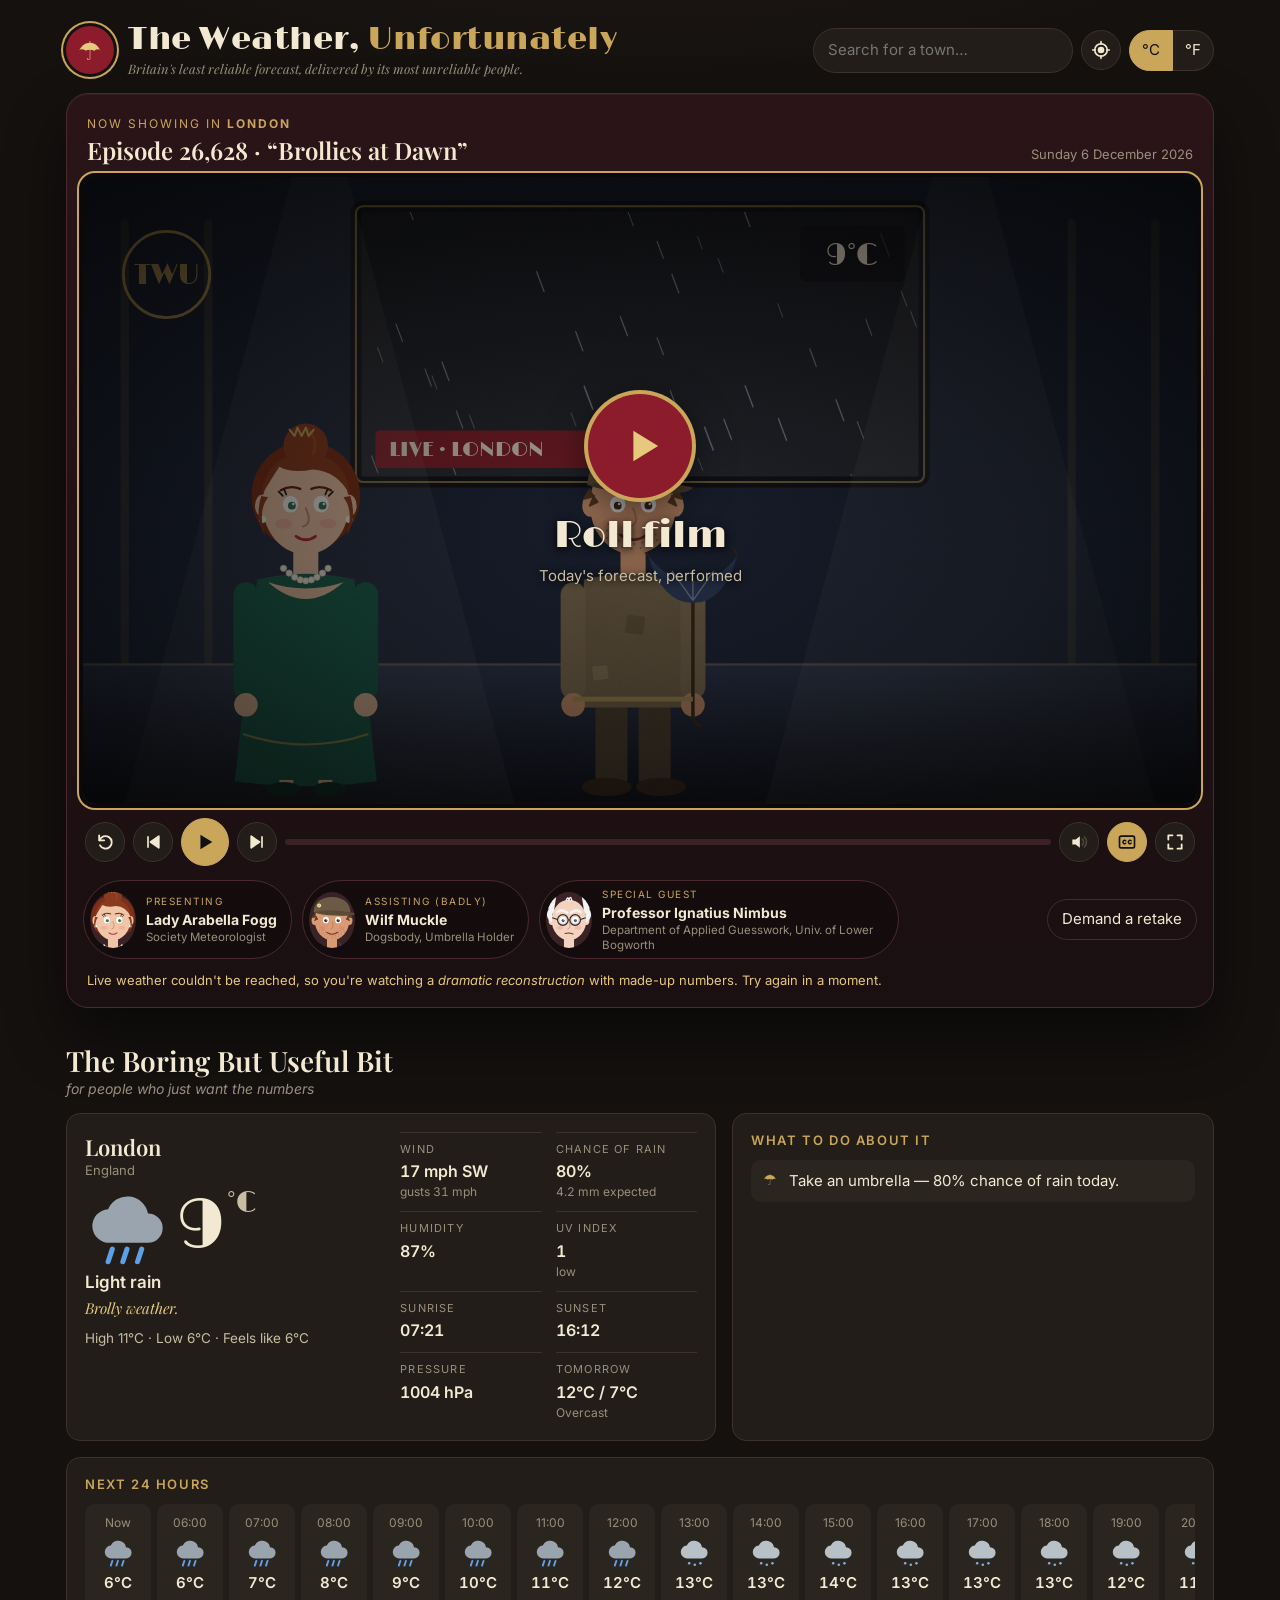
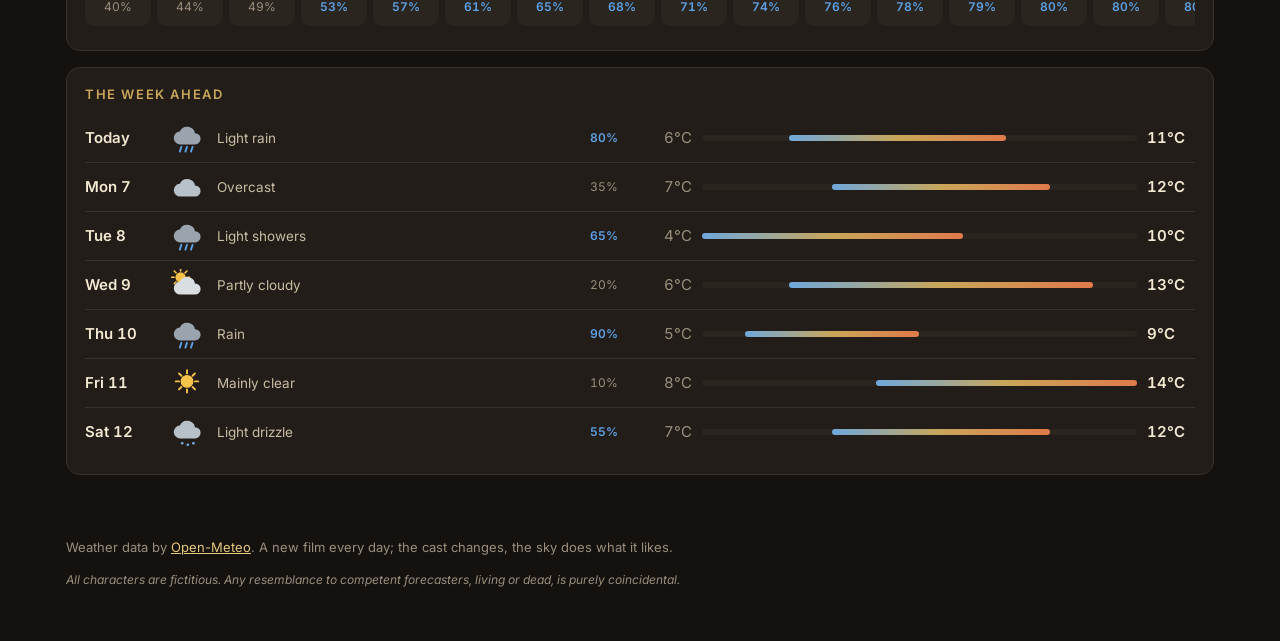
==== weather/index.html @ f6312f48 "Add 'The Weather, Unfortunately': a daily comedy weather film A self-contained weather app in /weath" ====
<!DOCTYPE html>
<html lang="en-GB">
<head>
<meta charset="utf-8">
<meta name="viewport" content="width=device-width, initial-scale=1">
<title>The Weather, Unfortunately</title>
<meta name="description" content="A proper weather forecast, performed daily by a troupe of thoroughly unreliable British presenters.">
<meta name="theme-color" content="#14110f">
<link rel="icon" href="data:image/svg+xml,%3Csvg xmlns='http://www.w3.org/2000/svg' viewBox='0 0 40 40'%3E%3Cpath d='M12 30h18a7 7 0 0 0 0-14 10 10 0 0 0-19-2 7.5 7.5 0 0 0 1 16z' fill='%23c9a659'/%3E%3Cpath d='M8 30h26' stroke='%2314110f' stroke-width='0'/%3E%3C/svg%3E">
<link rel="preconnect" href="https://fonts.googleapis.com">
<link rel="preconnect" href="https://fonts.gstatic.com" crossorigin>
<link href="https://fonts.googleapis.com/css2?family=Inter:wght@400;500;600;700&family=Limelight&family=Playfair+Display:ital,wght@0,600;0,800;1,400&display=swap" rel="stylesheet">
<link rel="stylesheet" href="styles.css">
</head>
<body>

<header class="top">
  <div class="brand">
    <span class="brand-mark" aria-hidden="true">☂</span>
    <div>
      <h1>The Weather, <em>Unfortunately</em></h1>
      <p class="tagline">Britain's least reliable forecast, delivered by its most unreliable people.</p>
    </div>
  </div>
  <div class="tools">
    <div class="search">
      <input id="search" type="search" placeholder="Search for a town…" autocomplete="off" aria-label="Search for a place">
      <ul id="results" class="results" hidden></ul>
    </div>
    <button id="locateBtn" class="btn icon" title="Use my location" aria-label="Use my location">
      <svg viewBox="0 0 24 24" width="20" height="20"><circle cx="12" cy="12" r="4" fill="currentColor"/><path d="M12 2v3M12 19v3M2 12h3M19 12h3" stroke="currentColor" stroke-width="2" stroke-linecap="round"/><circle cx="12" cy="12" r="7.5" fill="none" stroke="currentColor" stroke-width="2"/></svg>
    </button>
    <div class="units" role="group" aria-label="Temperature units">
      <button class="btn seg" data-unit="C">°C</button><button class="btn seg" data-unit="F">°F</button>
    </div>
  </div>
</header>

<main>
  <section class="theatre" id="theatre" aria-label="Today's weather film">
    <div class="marquee">
      <div>
        <span class="now-showing">Now showing in <b id="placeName">London</b></span>
        <h2 id="epTitle">Episode —</h2>
      </div>
      <span id="epDate" class="ep-date"></span>
    </div>

    <div class="stage" id="stage">
      <div class="sky" id="sky"></div>
      <canvas id="fxBack" class="fx"></canvas>
      <svg id="backdrop" class="layer" viewBox="0 0 1600 900" preserveAspectRatio="xMidYMid slice" aria-hidden="true"></svg>
      <svg id="actors" class="layer" viewBox="0 0 1600 900" preserveAspectRatio="xMidYMid slice" aria-hidden="true"></svg>
      <canvas id="fxFront" class="fx"></canvas>
      <div class="film-grain" aria-hidden="true"></div>
      <div class="flash" id="flash" aria-hidden="true"></div>
      <div class="caption" id="caption" aria-live="polite"></div>
      <div class="titlecard" id="titlecard"></div>
      <button class="poster show" id="poster" aria-label="Play today's film">
        <span class="poster-play"><svg viewBox="0 0 24 24" width="44" height="44"><path d="M7 4l13 8-13 8z" fill="currentColor"/></svg></span>
        <span class="poster-label">Roll film</span>
        <span class="poster-sub">Today's forecast, performed</span>
      </button>
      <div class="loading-card">Consulting the seaweed…</div>
    </div>

    <div class="caption-below" id="captionBelow" aria-hidden="true"></div>

    <div class="controls">
      <button id="restartBtn" class="btn icon" title="From the top" aria-label="Restart">
        <svg viewBox="0 0 24 24" width="20" height="20"><path d="M5 4v6h6" fill="none" stroke="currentColor" stroke-width="2.2" stroke-linecap="round" stroke-linejoin="round"/><path d="M5.5 10A7.5 7.5 0 1 1 6 16" fill="none" stroke="currentColor" stroke-width="2.2" stroke-linecap="round"/></svg>
      </button>
      <button id="prevBtn" class="btn icon" title="Previous line" aria-label="Previous line">
        <svg viewBox="0 0 24 24" width="20" height="20"><path d="M6 5v14M19 5L9 12l10 7z" fill="currentColor" stroke="currentColor" stroke-width="2" stroke-linejoin="round"/></svg>
      </button>
      <button id="playBtn" class="btn icon play" aria-label="Play"></button>
      <button id="nextBtn" class="btn icon" title="Next line" aria-label="Next line">
        <svg viewBox="0 0 24 24" width="20" height="20"><path d="M18 5v14M5 5l10 7-10 7z" fill="currentColor" stroke="currentColor" stroke-width="2" stroke-linejoin="round"/></svg>
      </button>
      <div class="progress" id="progress"><span></span></div>
      <button id="voiceBtn" class="btn icon toggle" aria-label="Voices" aria-pressed="false">
        <svg viewBox="0 0 24 24" width="20" height="20"><path d="M4 9h4l5-4v14l-5-4H4z" fill="currentColor"/><path class="waves" d="M16 8.5a5 5 0 0 1 0 7M18.5 6a8.5 8.5 0 0 1 0 12" fill="none" stroke="currentColor" stroke-width="2" stroke-linecap="round"/></svg>
      </button>
      <button id="ccBtn" class="btn icon toggle" title="Subtitles" aria-label="Subtitles" aria-pressed="true">
        <svg viewBox="0 0 24 24" width="20" height="20"><rect x="3" y="5" width="18" height="14" rx="2" fill="none" stroke="currentColor" stroke-width="2"/><path d="M10.5 10.5a2 2 0 1 0 0 3M17 10.5a2 2 0 1 0 0 3" fill="none" stroke="currentColor" stroke-width="1.8" stroke-linecap="round"/></svg>
      </button>
      <button id="fullBtn" class="btn icon" title="Full screen" aria-label="Full screen">
        <svg viewBox="0 0 24 24" width="20" height="20"><path d="M4 9V4h5M20 9V4h-5M4 15v5h5M20 15v5h-5" fill="none" stroke="currentColor" stroke-width="2.2" stroke-linecap="round" stroke-linejoin="round"/></svg>
      </button>
    </div>

    <div class="below-stage">
      <ul class="castlist" id="castlist"></ul>
      <button id="retakeBtn" class="btn ghost">Demand a retake</button>
    </div>
    <p id="demoNote" class="demo-note" hidden>Live weather couldn't be reached, so you're watching a <em>dramatic reconstruction</em> with made-up numbers. Try again in a moment.</p>
  </section>

  <section class="useful" aria-labelledby="usefulHead">
    <h2 id="usefulHead" class="section-head">The Boring But Useful Bit <small>for people who just want the numbers</small></h2>

    <div class="grid">
      <article class="card now" id="now"></article>

      <article class="card advice-card">
        <h3>What to do about it</h3>
        <ul id="advice" class="advice"></ul>
      </article>

      <article class="card hourly-card">
        <h3>Next 24 hours</h3>
        <ul id="hourly" class="hourly"></ul>
      </article>

      <article class="card week-card">
        <h3>The week ahead</h3>
        <ul id="week" class="week"></ul>
      </article>
    </div>
  </section>
</main>

<footer class="foot">
  <p>Weather data by <a href="https://open-meteo.com/" rel="noopener">Open-Meteo</a>. A new film every day; the cast changes, the sky does what it likes.</p>
  <p class="small">All characters are fictitious. Any resemblance to competent forecasters, living or dead, is purely coincidental.</p>
</footer>

<script src="characters.js"></script>
<script src="scripts.js"></script>
<script src="stage.js"></script>
<script src="app.js"></script>
</body>
</html>
---- weather/styles.css ----
:root {
  --ink: #14110f;
  --ink-2: #1d1916;
  --card: #221d19;
  --card-2: #2b2520;
  --line: #3a322b;
  --cream: #f3e9d2;
  --cream-dim: #c8bca3;
  --muted: #9a8f7c;
  --brass: #c9a659;
  --brass-hi: #e6c97c;
  --claret: #8c1c2b;
  --sea: #5ea0e6;
  --radius: 14px;
}

* { box-sizing: border-box; }
html, body { margin: 0; }
body {
  background:
    radial-gradient(1200px 500px at 50% -10%, #2a201a 0%, transparent 60%),
    var(--ink);
  color: var(--cream);
  font: 15px/1.5 Inter, system-ui, sans-serif;
  -webkit-font-smoothing: antialiased;
}
a { color: var(--brass-hi); }
button { font: inherit; color: inherit; }

/* ---------- header ---------- */
.top {
  max-width: 1180px; margin: 0 auto; padding: 22px 16px 14px;
  display: flex; flex-wrap: wrap; gap: 16px; align-items: center; justify-content: space-between;
}
.brand { display: flex; gap: 14px; align-items: center; }
.brand-mark {
  width: 48px; height: 48px; border-radius: 50%; display: grid; place-items: center;
  background: var(--claret); color: var(--brass-hi); font-size: 26px;
  box-shadow: 0 0 0 3px var(--ink), 0 0 0 5px var(--brass);
}
.brand h1 { margin: 0; font: 400 clamp(22px, 3.2vw, 32px)/1.1 Limelight, serif; letter-spacing: .5px; }
.brand h1 em { color: var(--brass); font-style: normal; }
.tagline { margin: 2px 0 0; color: var(--muted); font-size: 13px; font-style: italic; font-family: 'Playfair Display', serif; }

.tools { display: flex; gap: 8px; align-items: center; flex-wrap: wrap; }
.search { position: relative; }
.search input {
  width: min(260px, 60vw); padding: 10px 14px; border-radius: 999px;
  border: 1px solid var(--line); background: var(--card); color: var(--cream); font: inherit;
}
.search input:focus { outline: 2px solid var(--brass); outline-offset: 1px; }
.results {
  position: absolute; z-index: 20; top: calc(100% + 6px); left: 0; right: 0; min-width: 260px;
  list-style: none; margin: 0; padding: 6px; background: var(--card-2); border: 1px solid var(--line);
  border-radius: 12px; box-shadow: 0 12px 30px rgba(0,0,0,.5);
}
.results button { width: 100%; text-align: left; padding: 8px 10px; border: 0; background: none; border-radius: 8px; cursor: pointer; }
.results button:hover, .results button:focus { background: var(--line); outline: none; }
.results small { display: block; color: var(--muted); font-size: 12px; }
.results .empty { padding: 8px 10px; color: var(--muted); font-style: italic; }

.btn {
  border: 1px solid var(--line); background: var(--card); color: var(--cream);
  border-radius: 999px; padding: 8px 14px; cursor: pointer; transition: background .15s, border-color .15s, color .15s;
}
.btn:hover { border-color: var(--brass); }
.btn:focus-visible { outline: 2px solid var(--brass); outline-offset: 2px; }
.btn.icon { width: 40px; height: 40px; padding: 0; display: inline-grid; place-items: center; }
.btn.icon.busy { animation: spin 1s linear infinite; }
.btn.seg { border-radius: 0; padding: 8px 12px; }
.units { display: inline-flex; }
.units .seg:first-child { border-radius: 999px 0 0 999px; }
.units .seg:last-child { border-radius: 0 999px 999px 0; border-left: 0; }
.btn[aria-pressed="true"] { background: var(--brass); color: var(--ink); border-color: var(--brass); }
.btn.brass { background: var(--brass); color: var(--ink); border-color: var(--brass); font-weight: 600; }
.btn.ghost { background: transparent; }
.toggle[aria-pressed="false"] .waves { opacity: .2; }

main { max-width: 1180px; margin: 0 auto; padding: 0 16px 40px; }

/* ---------- theatre ---------- */
.theatre {
  background: linear-gradient(180deg, #2a1418, #1a0f11);
  border: 1px solid #4a2a2e; border-radius: 22px; padding: 16px;
  box-shadow: 0 30px 60px rgba(0,0,0,.45), inset 0 1px 0 rgba(255,255,255,.04);
}
.theatre:fullscreen { display: flex; flex-direction: column; justify-content: center; border-radius: 0; padding: 2vh 2vw; }
.theatre:fullscreen .stage { max-height: 82vh; width: auto; aspect-ratio: 16 / 9; margin: 0 auto; }
.theatre:fullscreen .below-stage, .theatre:fullscreen .demo-note { display: none; }

.marquee { display: flex; justify-content: space-between; align-items: flex-end; gap: 12px; padding: 2px 4px 12px; flex-wrap: wrap; }
.now-showing { font-size: 12px; text-transform: uppercase; letter-spacing: 2px; color: var(--brass); }
.marquee h2 { margin: 2px 0 0; font: 600 clamp(17px, 2.4vw, 24px)/1.2 'Playfair Display', serif; }
.ep-date { color: var(--muted); font-size: 13px; }

.stage {
  position: relative; width: 100%; aspect-ratio: 16 / 9; overflow: hidden;
  border-radius: 12px; background: #000; isolation: isolate;
  box-shadow: 0 0 0 4px #0c0809, 0 0 0 6px var(--brass);
}
.stage > * { position: absolute; inset: 0; }
.sky { overflow: hidden; transition: background 1s; }
.fx { width: 100%; height: 100%; pointer-events: none; }
.layer { width: 100%; height: 100%; display: block; }
#actors { overflow: visible; }

/* sky pieces */
.sun {
  position: absolute; width: 11%; aspect-ratio: 1; right: 12%; top: 7%; border-radius: 50%;
  background: radial-gradient(circle, #fff7d1 0%, #ffd75e 55%, #f6b733 100%);
  box-shadow: 0 0 60px 20px rgba(255, 214, 94, .45);
  animation: pulse 6s ease-in-out infinite;
}
.moon {
  position: absolute; width: 7%; aspect-ratio: 1; right: 15%; top: 8%; border-radius: 50%;
  background: radial-gradient(circle at 35% 35%, #fffdf2, #d9d3bd);
  box-shadow: 0 0 40px 8px rgba(255, 250, 220, .2);
}
.star { position: absolute; width: 2px; height: 2px; background: #fff; border-radius: 50%; opacity: .8; animation: twinkle 3s ease-in-out infinite; }
.cloud {
  position: absolute; left: -30%; width: 22%; aspect-ratio: 3 / 1; border-radius: 999px;
  background: #f3f5f7; opacity: .92; transform: scale(var(--s, 1));
  animation: drift linear infinite; filter: blur(1px);
}
.cloud::before, .cloud::after { content: ''; position: absolute; background: inherit; border-radius: 50%; }
.cloud::before { width: 46%; aspect-ratio: 1; left: 14%; bottom: 30%; }
.cloud::after { width: 36%; aspect-ratio: 1; left: 48%; bottom: 40%; }
.cloud.dark { background: #8a929b; opacity: .95; }

/* characters */
.slot { transition: transform 1.5s cubic-bezier(.45,.05,.3,1), filter .35s; }
.slot.listening { filter: brightness(.62) saturate(.75); }
.bob { transform-box: fill-box; transform-origin: 50% 100%; animation: sway 3.4s ease-in-out infinite; }
.talking .bob { animation: talkbob .42s ease-in-out infinite alternate; }
.walking .bob { animation: walk .3s ease-in-out infinite alternate; }
.bob.hop { animation: hop .6s ease-out 1; }
.eyes { transform-box: fill-box; transform-origin: center; animation: blink 4.6s infinite; }
.m-open { display: none; }
.talking .m-open { display: inline; transform-box: fill-box; transform-origin: 50% 0; animation: jaw .17s ease-in-out infinite alternate; }
.talking .m-closed { display: none; }
.arm-r { transform-box: fill-box; transform-origin: 50% 6%; }
.talking .arm-r { animation: gesture 1.3s ease-in-out infinite alternate; }

.flag { transform-box: fill-box; transform-origin: 0 50%; animation: flag 1.6s ease-in-out infinite alternate; }
.wave { animation: wave 4s linear infinite; }
.fire { transform-box: fill-box; transform-origin: 50% 100%; animation: flicker .5s ease-in-out infinite alternate; }

.prop-fish { animation: fishfall 1.1s cubic-bezier(.5,0,.9,.6) forwards; }
.prop-fish > g { animation: flop .25s 1.1s ease-in-out 6 alternate; transform-box: fill-box; transform-origin: center; }
.prop-sheep { animation: sheepwalk 6s linear forwards; }
.sheep-body { animation: walk .35s ease-in-out infinite alternate; transform-box: fill-box; transform-origin: 50% 100%; }

/* film look */
.film-grain {
  pointer-events: none; mix-blend-mode: overlay; opacity: .35;
  background:
    radial-gradient(ellipse at center, transparent 55%, rgba(0,0,0,.55) 100%),
    url("data:image/svg+xml,%3Csvg xmlns='http://www.w3.org/2000/svg' width='160' height='160'%3E%3Cfilter id='n'%3E%3CfeTurbulence type='fractalNoise' baseFrequency='.9' numOctaves='2' stitchTiles='stitch'/%3E%3C/filter%3E%3Crect width='100%25' height='100%25' filter='url(%23n)' opacity='.5'/%3E%3C/svg%3E");
  animation: grain .5s steps(4) infinite;
}
.flash { background: #fff; opacity: 0; pointer-events: none; }
.flash.on { animation: flash .7s ease-out; }
.stage.shake { animation: shake .6s ease-in-out; }
.stage.lightsout::after { content: ''; position: absolute; inset: 0; background: #000; z-index: 30; animation: lights 1.8s ease-in-out forwards; }

/* captions */
.caption {
  inset: auto 4% 4.5% 4%; z-index: 10; text-align: center;
  font-size: clamp(13px, 1.9vw, 21px); line-height: 1.35; opacity: 0; transform: translateY(6px);
  transition: opacity .2s, transform .2s; pointer-events: none;
}
.caption.show { opacity: 1; transform: none; }
.caption .txt, .caption .who {
  -webkit-box-decoration-break: clone; box-decoration-break: clone;
  background: rgba(10, 8, 6, .82); padding: .15em .45em; border-radius: 4px;
}
.caption .who {
  display: table; margin: 0 auto .35em; color: var(--ink); background: var(--brass);
  font-weight: 700; font-size: .72em; letter-spacing: 1.5px; text-transform: uppercase;
}
.caption .txt { display: inline; }
.caption.direction .txt { font-style: italic; color: var(--brass-hi); font-family: 'Playfair Display', serif; }
.no-cc .caption:not(.direction) { opacity: 0 !important; }

.caption-below { display: none; }

/* title card & credits */
.titlecard {
  z-index: 20; display: grid; place-items: center; padding: 4%;
  background: radial-gradient(ellipse at center, #1b1512 0%, #050403 100%);
  opacity: 0; pointer-events: none; transition: opacity .6s;
}
.titlecard.show { opacity: 1; pointer-events: auto; }
.tc-frame {
  text-align: center; padding: 3% 5%; width: 100%; max-width: 92%;
  border: 2px solid var(--brass); outline: 1px solid var(--brass); outline-offset: 6px;
  color: var(--cream); animation: flickerin 1.2s ease-out;
}
.tc-presents { color: var(--brass); letter-spacing: .35em; text-transform: uppercase; font-size: clamp(9px, 1.3vw, 14px); }
.tc-show { font: 400 clamp(24px, 5.4vw, 64px)/1.05 Limelight, serif; margin: .2em 0; color: var(--brass-hi); }
.tc-ep { font-size: clamp(10px, 1.4vw, 15px); letter-spacing: .3em; text-transform: uppercase; color: var(--cream-dim); }
.tc-title { font: italic 400 clamp(15px, 2.8vw, 32px)/1.2 'Playfair Display', serif; margin: .5em 0; }
.tc-cast { font-size: clamp(10px, 1.5vw, 16px); color: var(--cream-dim); }
.tc-cast b { color: var(--cream); font-weight: 600; }
.tc-loc { margin-top: .7em; font-size: clamp(9px, 1.25vw, 14px); color: var(--muted); font-style: italic; }
.tc-actions { margin-top: 1em; display: flex; gap: 10px; justify-content: center; flex-wrap: wrap; }

/* poster / play */
.poster {
  z-index: 25; border: 0; cursor: pointer; display: none; flex-direction: column; align-items: center; justify-content: center; gap: 6px;
  background: radial-gradient(ellipse at center, rgba(20,14,10,.35) 0%, rgba(5,4,3,.75) 100%);
  color: var(--cream);
}
.poster.show { display: flex; }
.poster-play {
  width: clamp(64px, 10vw, 104px); aspect-ratio: 1; border-radius: 50%; display: grid; place-items: center;
  background: var(--claret); color: var(--brass-hi); box-shadow: 0 0 0 4px var(--brass), 0 10px 40px rgba(0,0,0,.6);
  transition: transform .2s;
}
.poster-play svg { margin-left: 6px; width: 44%; height: 44%; }
.poster:hover .poster-play { transform: scale(1.06); }
.poster-label { font: 400 clamp(20px, 3.4vw, 38px) Limelight, serif; text-shadow: 0 2px 10px #000; margin-top: 8px; }
.poster-sub { font-size: clamp(11px, 1.4vw, 15px); color: var(--cream-dim); text-shadow: 0 1px 6px #000; }

.loading-card { display: none; z-index: 40; place-items: center; background: rgba(5,4,3,.85); font: italic 20px 'Playfair Display', serif; color: var(--brass-hi); }
.stage.loading .loading-card { display: grid; }

/* controls */
.controls { display: flex; align-items: center; gap: 8px; padding: 14px 2px 4px; }
.controls .play { width: 48px; height: 48px; background: var(--brass); color: var(--ink); border-color: var(--brass); }
.progress { flex: 1; height: 6px; background: #3a2226; border-radius: 99px; overflow: hidden; min-width: 40px; }
.progress span { display: block; height: 100%; width: 0; background: linear-gradient(90deg, var(--brass), var(--brass-hi)); transition: width .4s; }

.below-stage { display: flex; justify-content: space-between; align-items: center; gap: 12px; flex-wrap: wrap; padding-top: 10px; }
.castlist { list-style: none; margin: 0; padding: 0; display: flex; gap: 10px; flex-wrap: wrap; }
.castlist li {
  display: flex; align-items: center; gap: 10px; padding: 6px 14px 6px 6px;
  background: rgba(0,0,0,.25); border: 1px solid #4a2a2e; border-radius: 999px; max-width: 360px;
}
.cast-face { width: 46px; height: 56px; flex: none; border-radius: 50%; background: #3a2226; }
.castlist b { display: block; font-size: 14px; }
.castlist small { display: block; color: var(--muted); font-size: 11.5px; line-height: 1.3; }
.cast-role { display: block; font-size: 10px; letter-spacing: 1.5px; text-transform: uppercase; color: var(--brass); }
.demo-note { margin: 12px 4px 0; color: var(--brass-hi); font-size: 13px; }

/* ---------- useful bit ---------- */
.useful { margin-top: 36px; }
.section-head { font: 600 clamp(20px, 2.6vw, 28px)/1.2 'Playfair Display', serif; margin: 0 0 16px; }
.section-head small { display: block; font: italic 400 14px Inter, sans-serif; color: var(--muted); margin-top: 2px; }
.grid { display: grid; grid-template-columns: 1.35fr 1fr; gap: 16px; }
.card { background: var(--card); border: 1px solid var(--line); border-radius: var(--radius); padding: 18px; min-width: 0; }
.card h3 { margin: 0 0 12px; font: 600 13px Inter, sans-serif; letter-spacing: 1.6px; text-transform: uppercase; color: var(--brass); }
.hourly-card, .week-card { grid-column: 1 / -1; }

.now { display: grid; grid-template-columns: 1fr 1fr; gap: 18px; }
.now-place { font: 600 22px 'Playfair Display', serif; }
.now-place small { display: block; font: 400 13px Inter, sans-serif; color: var(--muted); }
.now-row { display: flex; align-items: center; gap: 8px; margin: 6px 0 2px; }
.now-temp { font: 400 72px/1 Limelight, serif; color: var(--cream); }
.now-temp span { font-size: .4em; vertical-align: top; color: var(--cream-dim); margin-left: 2px; }
.now-label { font-weight: 600; font-size: 17px; }
.now-quip { color: var(--brass-hi); font-style: italic; font-family: 'Playfair Display', serif; margin: 2px 0 8px; }
.now-hilo { color: var(--cream-dim); font-size: 13.5px; }
.now-stats { margin: 0; display: grid; grid-template-columns: 1fr 1fr; gap: 10px 14px; align-content: start; }
.now-stats div { border-top: 1px solid var(--line); padding-top: 8px; }
.now-stats dt { font-size: 11px; letter-spacing: 1.2px; text-transform: uppercase; color: var(--muted); }
.now-stats dd { margin: 2px 0 0; font-weight: 600; font-size: 16px; font-variant-numeric: tabular-nums; }
.now-stats small { display: block; font-weight: 400; font-size: 12px; color: var(--muted); }

.advice { margin: 0; padding: 0; list-style: none; display: grid; gap: 10px; }
.advice li { padding: 10px 12px 10px 38px; background: var(--card-2); border-radius: 10px; position: relative; }
.advice li::before { content: '☂'; position: absolute; left: 12px; top: 9px; color: var(--brass); }

.hourly { list-style: none; margin: 0; padding: 0 0 6px; display: flex; gap: 6px; overflow-x: auto; scrollbar-width: thin; }
.hourly li { flex: none; width: 66px; display: flex; flex-direction: column; align-items: center; gap: 4px; padding: 10px 4px; background: var(--card-2); border-radius: 10px; }
.h-time { font-size: 12px; color: var(--muted); }
.h-temp { font-weight: 600; font-variant-numeric: tabular-nums; }
.h-pop, .w-pop { font-size: 12px; color: var(--muted); font-variant-numeric: tabular-nums; }
.wet { color: var(--sea) !important; font-weight: 600; }

.week { list-style: none; margin: 0; padding: 0; }
.week li {
  display: grid; grid-template-columns: 76px 36px 1fr 44px 48px minmax(60px, 1.2fr) 48px; gap: 10px; align-items: center;
  padding: 8px 0; border-top: 1px solid var(--line); font-variant-numeric: tabular-nums;
}
.week li:first-child { border-top: 0; }
.w-day { font-weight: 600; }
.w-cond { color: var(--cream-dim); font-size: 13.5px; white-space: nowrap; overflow: hidden; text-overflow: ellipsis; }
.w-lo { color: var(--muted); text-align: right; }
.w-hi { font-weight: 600; }
.w-bar { position: relative; height: 6px; background: var(--card-2); border-radius: 99px; }
.w-bar i { position: absolute; top: 0; bottom: 0; border-radius: 99px; background: linear-gradient(90deg, #6fa8dc, var(--brass), #e07a4a); }

.foot { max-width: 1180px; margin: 0 auto; padding: 10px 16px 40px; color: var(--muted); font-size: 13px; }
.foot .small { font-size: 12px; font-style: italic; }

/* ---------- responsive ---------- */
@media (max-width: 820px) {
  .grid { grid-template-columns: 1fr; }
  .now { grid-template-columns: 1fr; }
  .castlist li { max-width: none; flex: 1 1 100%; border-radius: 14px; }
}
@media (max-width: 560px) {
  .top { padding-top: 16px; }
  .brand-mark { width: 40px; height: 40px; font-size: 21px; }
  .tools { width: 100%; }
  .search { flex: 1; }
  .search input { width: 100%; }
  .theatre { padding: 10px; border-radius: 16px; margin: 0 -6px; }
  .controls { gap: 4px; }
  .controls .btn.icon { width: 34px; height: 34px; }
  .controls .play { width: 42px; height: 42px; }
  #fullBtn { display: none; }
  .stage .caption { display: none; }
  .caption-below { display: block; min-height: 5.6em; padding: 10px 4px 0; font-size: 15px; line-height: 1.4; }
  .caption-below .who { display: inline-block; margin-right: 6px; padding: 1px 7px; border-radius: 4px; background: var(--brass); color: var(--ink); font-weight: 700; font-size: 11px; letter-spacing: 1.2px; text-transform: uppercase; vertical-align: 1px; }
  .caption-below.direction .txt { font-style: italic; color: var(--brass-hi); font-family: 'Playfair Display', serif; }
  .no-cc .caption-below:not(.direction) { visibility: hidden; }
  .week li { grid-template-columns: 64px 32px 1fr 38px 40px 40px; gap: 6px; }
  .w-bar { display: none; }
  .w-cond { font-size: 12.5px; }
  .now-temp { font-size: 60px; }
}

/* ---------- keyframes ---------- */
@keyframes sway { 0%, 100% { transform: rotate(-.8deg); } 50% { transform: rotate(.8deg); } }
@keyframes talkbob { from { transform: translateY(0) rotate(-.6deg); } to { transform: translateY(-5px) rotate(.6deg); } }
@keyframes walk { from { transform: translateY(0) rotate(-3deg); } to { transform: translateY(-14px) rotate(3deg); } }
@keyframes hop { 0% { transform: translateY(0); } 35% { transform: translateY(-70px) rotate(-4deg); } 70% { transform: translateY(0); } 85% { transform: translateY(-12px); } 100% { transform: translateY(0); } }
@keyframes blink { 0%, 94%, 100% { transform: scaleY(1); } 96% { transform: scaleY(.1); } }
@keyframes jaw { from { transform: scaleY(.25); } to { transform: scaleY(1.05); } }
@keyframes gesture { from { transform: rotate(0deg); } to { transform: rotate(-28deg); } }
@keyframes flag { from { transform: skewY(-3deg) scaleX(.96); } to { transform: skewY(4deg) scaleX(1.02); } }
@keyframes wave { from { transform: translateX(0); } to { transform: translateX(-160px); } }
@keyframes flicker { from { transform: scaleY(.9) skewX(-2deg); } to { transform: scaleY(1.08) skewX(3deg); } }
@keyframes drift { from { transform: translateX(0) scale(var(--s, 1)); } to { transform: translateX(650%) scale(var(--s, 1)); } }
@keyframes pulse { 0%, 100% { box-shadow: 0 0 60px 20px rgba(255,214,94,.4); } 50% { box-shadow: 0 0 80px 30px rgba(255,214,94,.55); } }
@keyframes twinkle { 0%, 100% { opacity: .9; } 50% { opacity: .25; } }
@keyframes grain { 0% { background-position: 0 0, 0 0; } 25% { background-position: 0 0, -40px 20px; } 50% { background-position: 0 0, 30px -30px; } 75% { background-position: 0 0, -20px -50px; } 100% { background-position: 0 0, 10px 40px; } }
@keyframes flash { 0% { opacity: 0; } 8% { opacity: .9; } 16% { opacity: .1; } 24% { opacity: .75; } 100% { opacity: 0; } }
@keyframes shake { 0%, 100% { transform: none; } 20% { transform: translate(-8px, 3px) rotate(-.6deg); } 40% { transform: translate(7px, -3px) rotate(.5deg); } 60% { transform: translate(-5px, 2px); } 80% { transform: translate(4px, -1px); } }
@keyframes lights { 0% { opacity: 0; } 10%, 85% { opacity: 1; } 100% { opacity: 0; } }
@keyframes flickerin { 0% { opacity: 0; } 20% { opacity: .8; } 30% { opacity: .2; } 50% { opacity: 1; } 60% { opacity: .6; } 100% { opacity: 1; } }
@keyframes fishfall { from { transform: translate(0, -200px) rotate(-40deg); } to { transform: translate(0, 850px) rotate(8deg); } }
@keyframes flop { from { transform: rotate(-12deg); } to { transform: rotate(12deg) translateY(-10px); } }
@keyframes sheepwalk { from { transform: translate(1800px, 760px); } to { transform: translate(-250px, 760px); } }
@keyframes spin { to { transform: rotate(360deg); } }

@media (prefers-reduced-motion: reduce) {
  .bob, .talking .bob, .cloud, .film-grain, .wave, .flag, .fire, .sun, .star { animation: none !important; }
  .slot { transition-duration: .01s; }
}
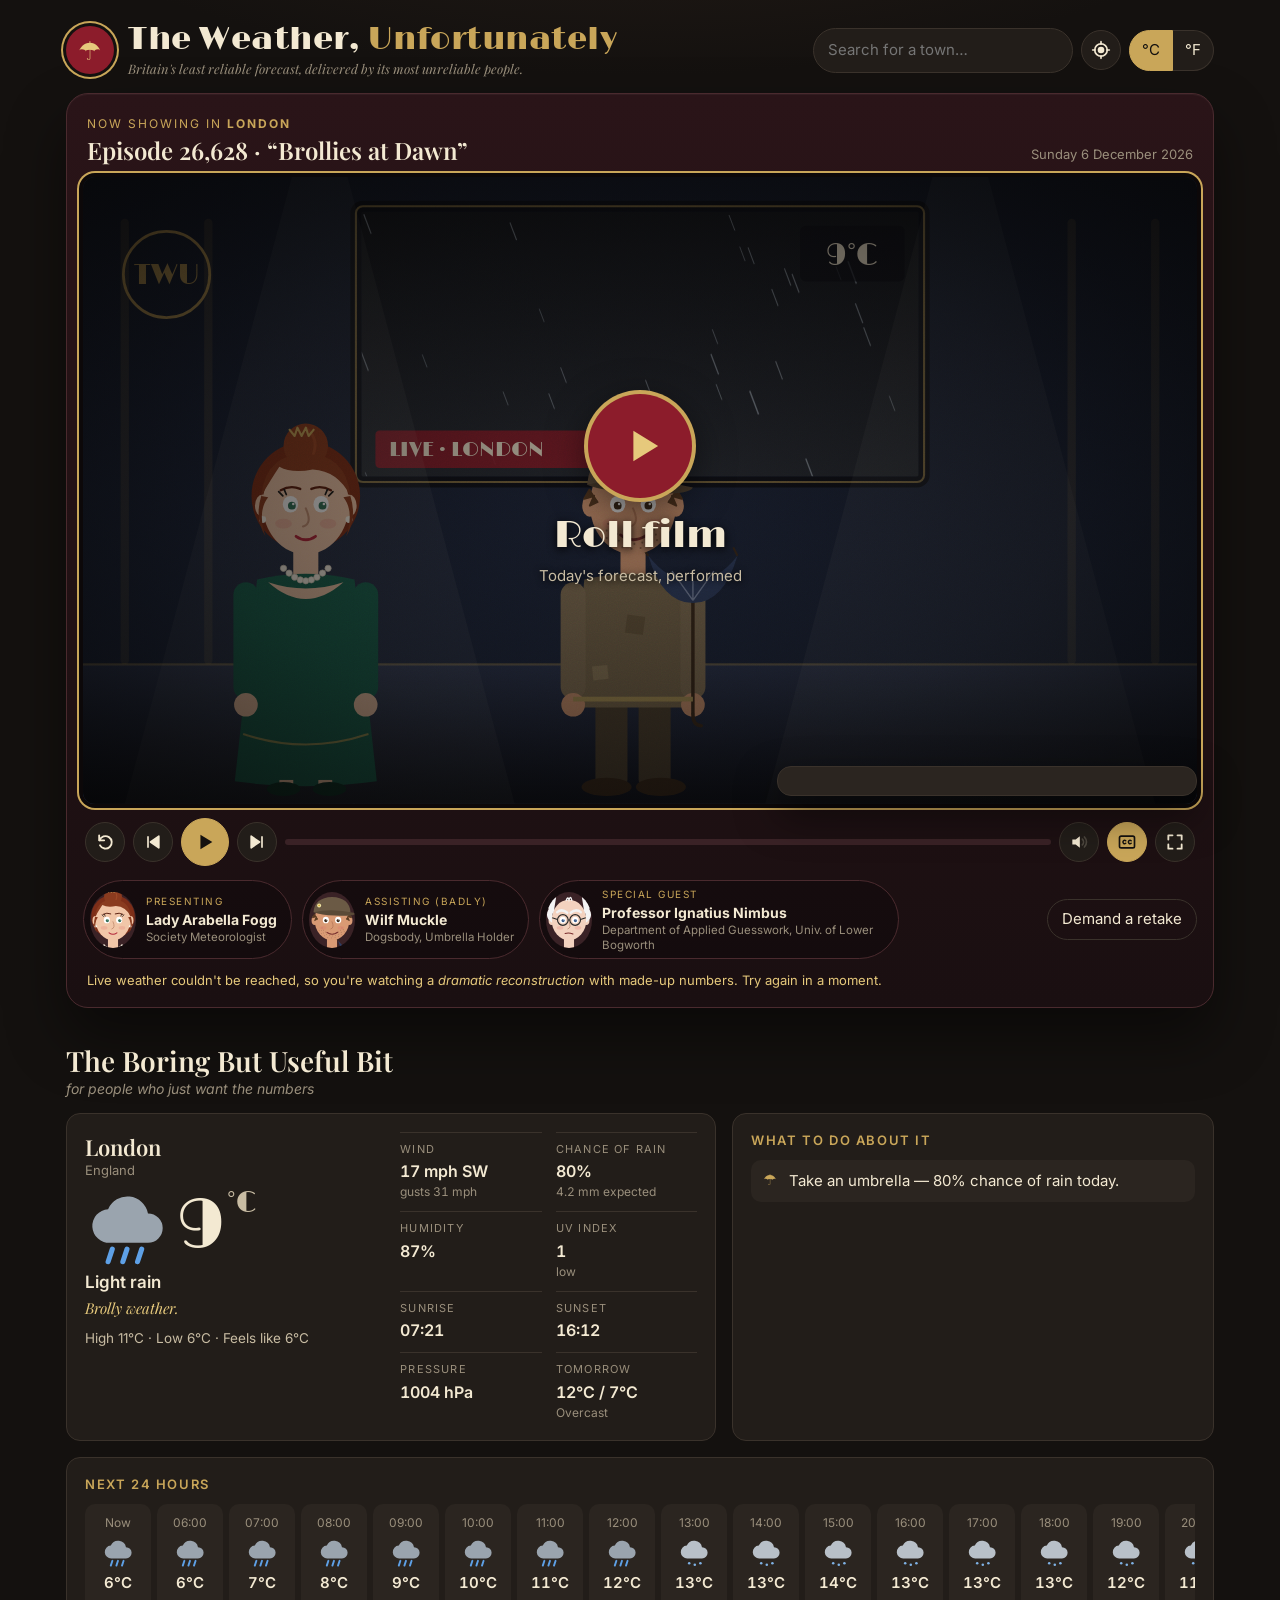
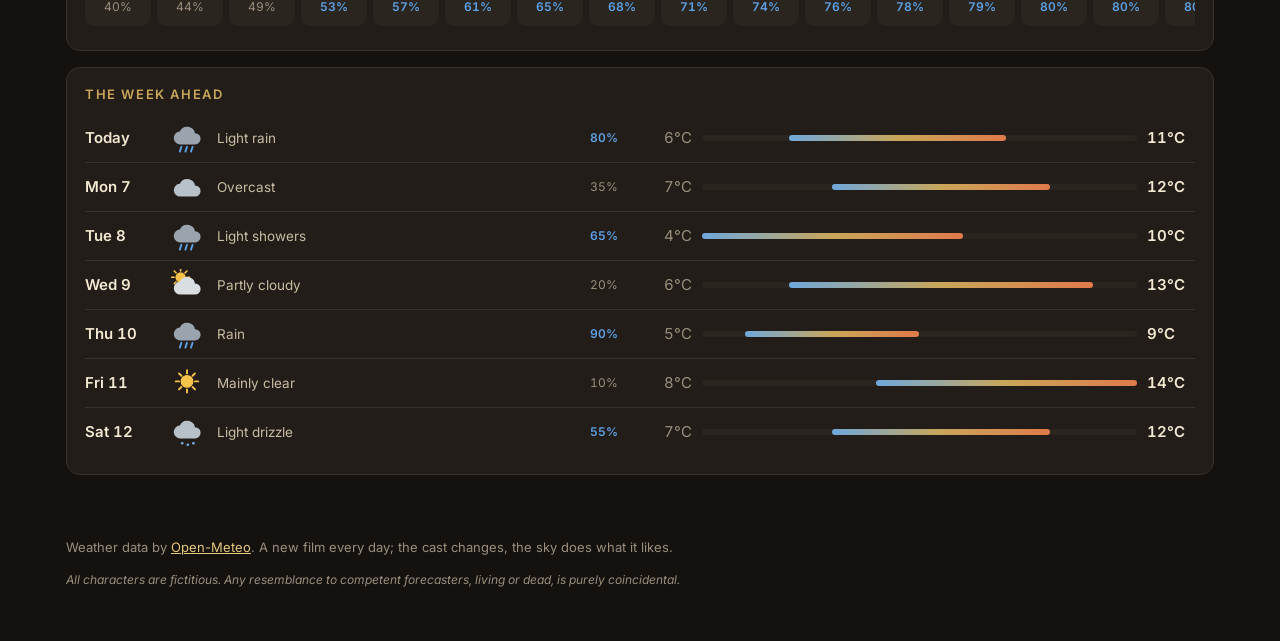
==== commit fcf66813: "Rework presenter voices: better casting, natural delivery, voice-cast panel Pick the best English vo" ====
--- a/weather/index.html
+++ b/weather/index.html
@@ -78,9 +78,10 @@
         <svg viewBox="0 0 24 24" width="20" height="20"><path d="M18 5v14M5 5l10 7-10 7z" fill="currentColor" stroke="currentColor" stroke-width="2" stroke-linejoin="round"/></svg>
       </button>
       <div class="progress" id="progress"><span></span></div>
-      <button id="voiceBtn" class="btn icon toggle" aria-label="Voices" aria-pressed="false">
+      <button id="voiceBtn" class="btn icon toggle" title="Voices" aria-label="Voices" aria-pressed="false">
         <svg viewBox="0 0 24 24" width="20" height="20"><path d="M4 9h4l5-4v14l-5-4H4z" fill="currentColor"/><path class="waves" d="M16 8.5a5 5 0 0 1 0 7M18.5 6a8.5 8.5 0 0 1 0 12" fill="none" stroke="currentColor" stroke-width="2" stroke-linecap="round"/></svg>
       </button>
+      <div class="voice-panel" id="voicePanel" hidden></div>
       <button id="ccBtn" class="btn icon toggle" title="Subtitles" aria-label="Subtitles" aria-pressed="true">
         <svg viewBox="0 0 24 24" width="20" height="20"><rect x="3" y="5" width="18" height="14" rx="2" fill="none" stroke="currentColor" stroke-width="2"/><path d="M10.5 10.5a2 2 0 1 0 0 3M17 10.5a2 2 0 1 0 0 3" fill="none" stroke="currentColor" stroke-width="1.8" stroke-linecap="round"/></svg>
       </button>
@@ -128,6 +129,7 @@
 <script src="characters.js"></script>
 <script src="scripts.js"></script>
 <script src="stage.js"></script>
+<script src="voices.js"></script>
 <script src="app.js"></script>
 </body>
 </html>
--- a/weather/styles.css
+++ b/weather/styles.css
@@ -226,6 +226,25 @@
 .stage.loading .loading-card { display: grid; }
 
 /* controls */
+.controls { position: relative; }
+.voice-panel {
+  position: absolute; z-index: 30; right: 0; bottom: calc(100% + 8px); width: min(420px, calc(100vw - 32px));
+  background: var(--card-2); border: 1px solid var(--line); border-radius: 14px; padding: 14px;
+  box-shadow: 0 18px 40px rgba(0,0,0,.55); display: grid; gap: 10px;
+}
+.vp-head { display: flex; justify-content: space-between; align-items: center; }
+.vp-head b { font: 600 16px 'Playfair Display', serif; color: var(--brass-hi); }
+.vp-switch { display: inline-flex; gap: 8px; align-items: center; cursor: pointer; font-size: 13px; }
+.vp-switch input { accent-color: var(--brass); width: 18px; height: 18px; }
+.vp-row { display: grid; grid-template-columns: 96px 1fr 34px; gap: 8px; align-items: center; }
+.vp-name { font-size: 13px; font-weight: 600; }
+.vp-row select { min-width: 0; width: 100%; padding: 7px 8px; border-radius: 8px; border: 1px solid var(--line); background: var(--card); color: var(--cream); font: inherit; font-size: 13px; }
+.vp-try { width: 34px !important; height: 34px !important; }
+.vp-speed { display: grid; grid-template-columns: auto 1fr 44px; gap: 10px; align-items: center; font-size: 13px; }
+.vp-speed input { accent-color: var(--brass); }
+.vp-speed output { color: var(--muted); font-variant-numeric: tabular-nums; text-align: right; }
+.vp-tip { margin: 0; font-size: 12.5px; color: var(--muted); line-height: 1.45; }
+.vp-tip b { color: var(--cream-dim); }
 .controls { display: flex; align-items: center; gap: 8px; padding: 14px 2px 4px; }
 .controls .play { width: 48px; height: 48px; background: var(--brass); color: var(--ink); border-color: var(--brass); }
 .progress { flex: 1; height: 6px; background: #3a2226; border-radius: 99px; overflow: hidden; min-width: 40px; }
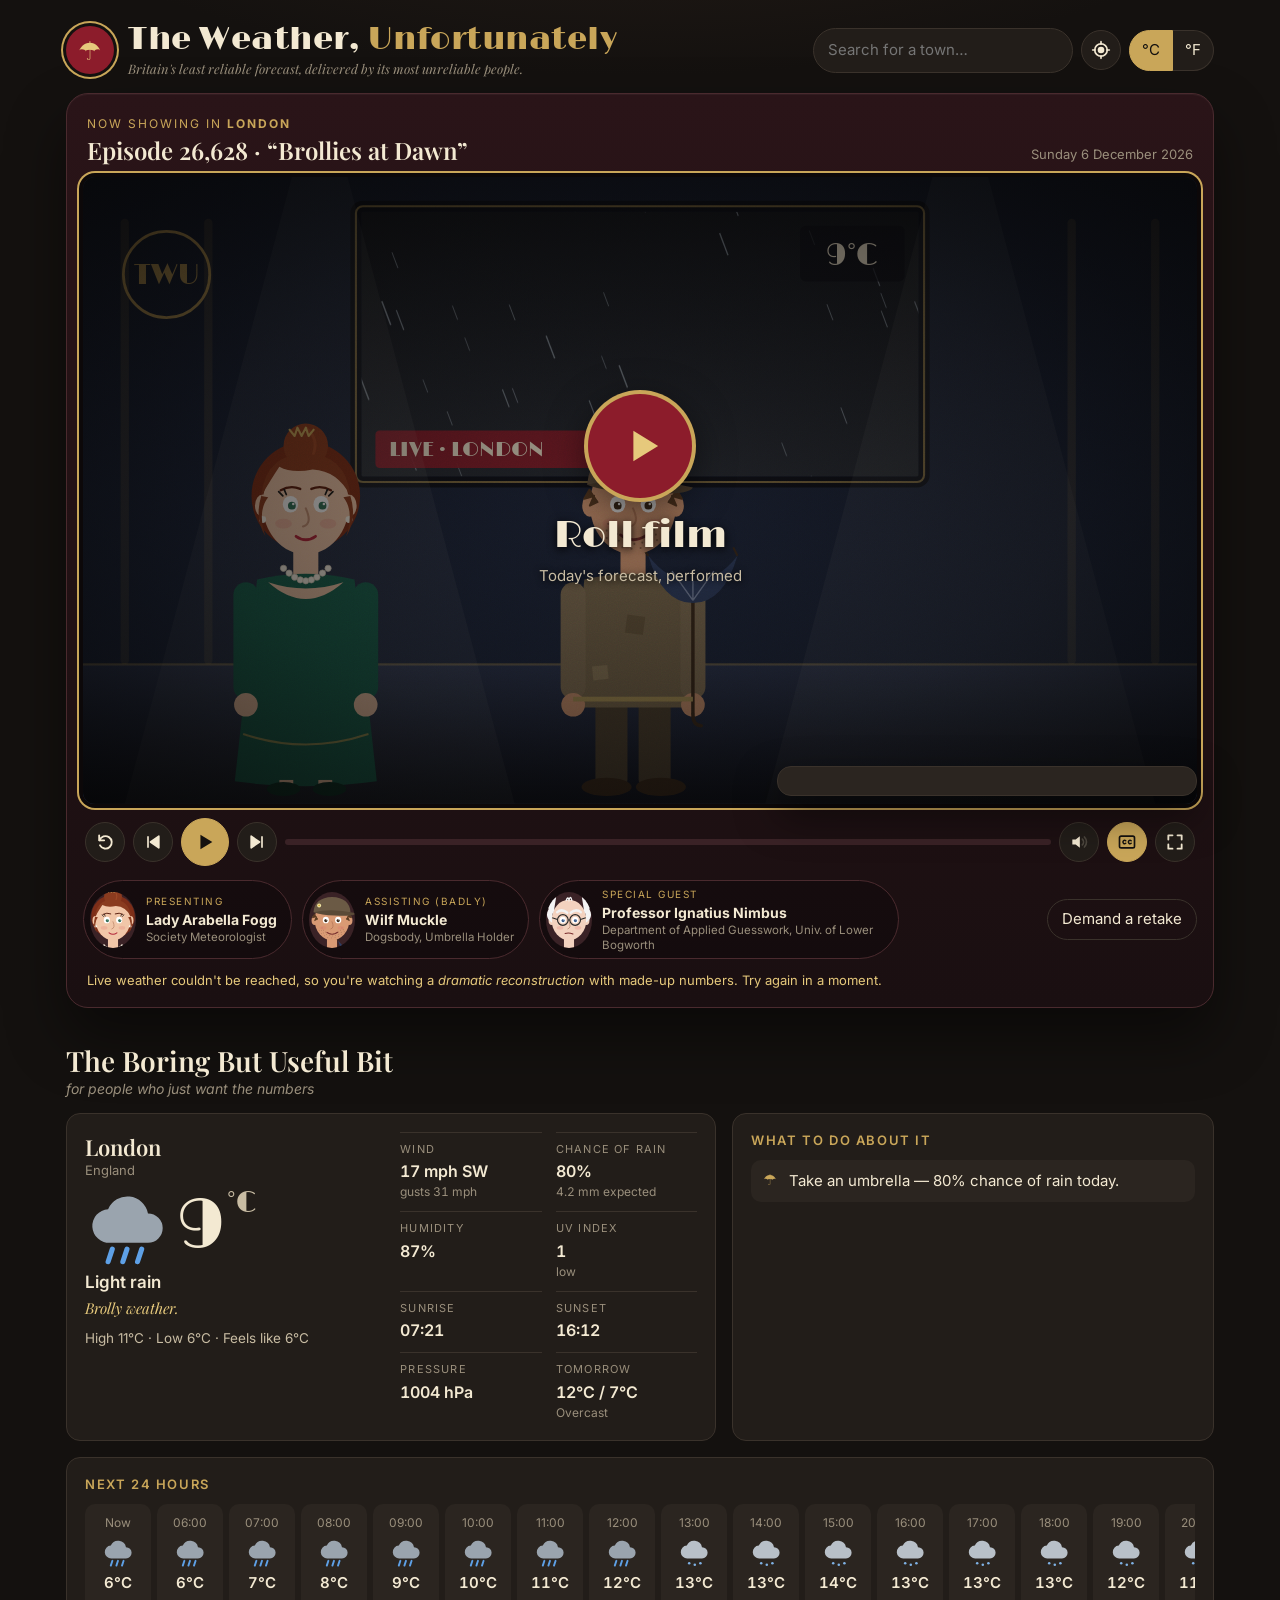
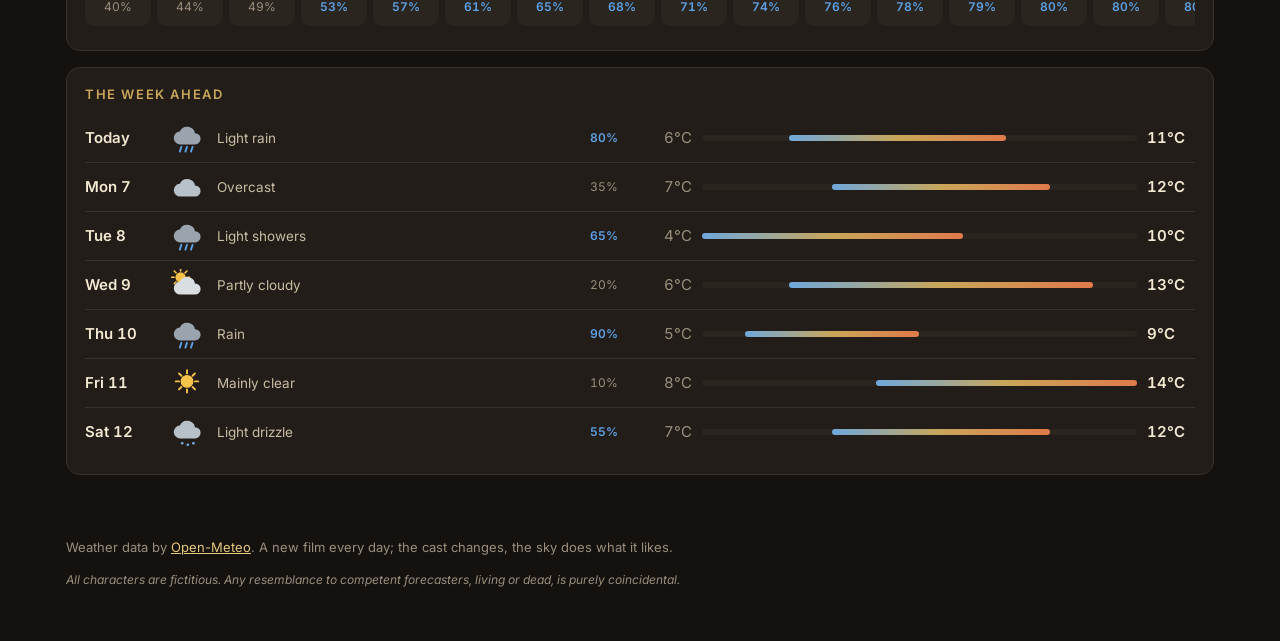
==== commit 36e3bbb2: "Add vertical Reel mode and URL options for experiments ?reel renders a 9:16 short cut (straight into" ====
--- a/weather/index.html
+++ b/weather/index.html
@@ -46,6 +46,7 @@
       <span id="epDate" class="ep-date"></span>
     </div>
 
+    <div class="reel-head" id="reelHead"></div>
     <div class="stage" id="stage">
       <div class="sky" id="sky"></div>
       <canvas id="fxBack" class="fx"></canvas>
@@ -65,6 +66,8 @@
     </div>
 
     <div class="caption-below" id="captionBelow" aria-hidden="true"></div>
+
+    <div class="reel-foot" id="reelFoot"></div>
 
     <div class="controls">
       <button id="restartBtn" class="btn icon" title="From the top" aria-label="Restart">
--- a/weather/styles.css
+++ b/weather/styles.css
@@ -369,3 +369,39 @@
   .bob, .talking .bob, .cloud, .film-grain, .wave, .flag, .fire, .sun, .star { animation: none !important; }
   .slot { transition-duration: .01s; }
 }
+
+/* ---------- Reel mode (?reel): vertical 9:16 for Instagram / TikTok ---------- */
+.reel-head, .reel-foot { display: none; }
+body.reel { overflow: hidden; background: #1a0f11; }
+body.reel .top, body.reel .marquee, body.reel .controls, body.reel .below-stage, body.reel .demo-note,
+body.reel .useful, body.reel .foot, body.reel .poster, body.reel .stage .caption, body.reel .tc-actions { display: none !important; }
+body.reel main { padding: 0; max-width: none; }
+body.reel .theatre {
+  height: 100vh; border: 0; border-radius: 0; padding: 0; display: flex; flex-direction: column;
+  background: radial-gradient(120% 60% at 50% 0%, #3a1a20 0%, #1a0f11 60%);
+}
+body.reel .reel-head { display: block; flex: none; text-align: center; padding: 4.5vh 6vw 2.4vh; }
+.rh-show { font: 400 7vw/1.05 Limelight, serif; color: var(--cream); }
+.rh-show em { font-style: normal; color: var(--brass); }
+.rh-ep { font: italic 400 4.4vw/1.2 'Playfair Display', serif; color: var(--cream-dim); margin-top: .8vh; }
+.rh-wx { display: inline-flex; align-items: center; gap: 2.4vw; margin-top: 1.6vh; padding: 1.2vh 4vw; border: 2px solid var(--brass); border-radius: 999px; background: rgba(0,0,0,.25); }
+.rh-wx .wx-icon { width: 10vw; height: 10vw; }
+.rh-temp { font: 400 9vw/1 Limelight, serif; }
+.rh-label { text-align: left; font-weight: 600; font-size: 4.2vw; line-height: 1.15; }
+.rh-label small { display: block; font-weight: 400; color: var(--muted); font-size: 3.4vw; }
+body.reel .stage { flex: none; width: 100vw; aspect-ratio: 4 / 3; border-radius: 0; box-shadow: 0 -3px 0 var(--brass), 0 3px 0 var(--brass); }
+body.reel .tc-show { font-size: 7vw; }
+body.reel .tc-title { font-size: 4.4vw; }
+body.reel .tc-cast, body.reel .tc-ep { font-size: 2.6vw; }
+body.reel .tc-loc { font-size: 2.3vw; }
+body.reel .caption-below {
+  display: block !important; flex: 1 1 0; padding: 3vh 6vw 0; text-align: center;
+  font-size: 5.2vw; line-height: 1.32; font-weight: 500; min-height: 0; overflow: hidden;
+}
+body.reel .caption-below .who {
+  display: table; margin: 0 auto 1.6vh; padding: .3vh 2.6vw; border-radius: 6px; background: var(--brass); color: var(--ink);
+  font-weight: 700; font-size: 3.4vw; letter-spacing: .3vw; text-transform: uppercase;
+}
+body.reel .caption-below.direction .txt { font-style: italic; color: var(--brass-hi); font-family: 'Playfair Display', serif; }
+body.reel .reel-foot { display: block; flex: none; text-align: center; padding: 1.2vh 6vw 4.5vh; color: var(--cream-dim); font-size: 3.4vw; }
+body.reel .reel-foot b { display: block; color: var(--brass-hi); font: 400 4.4vw Limelight, serif; }
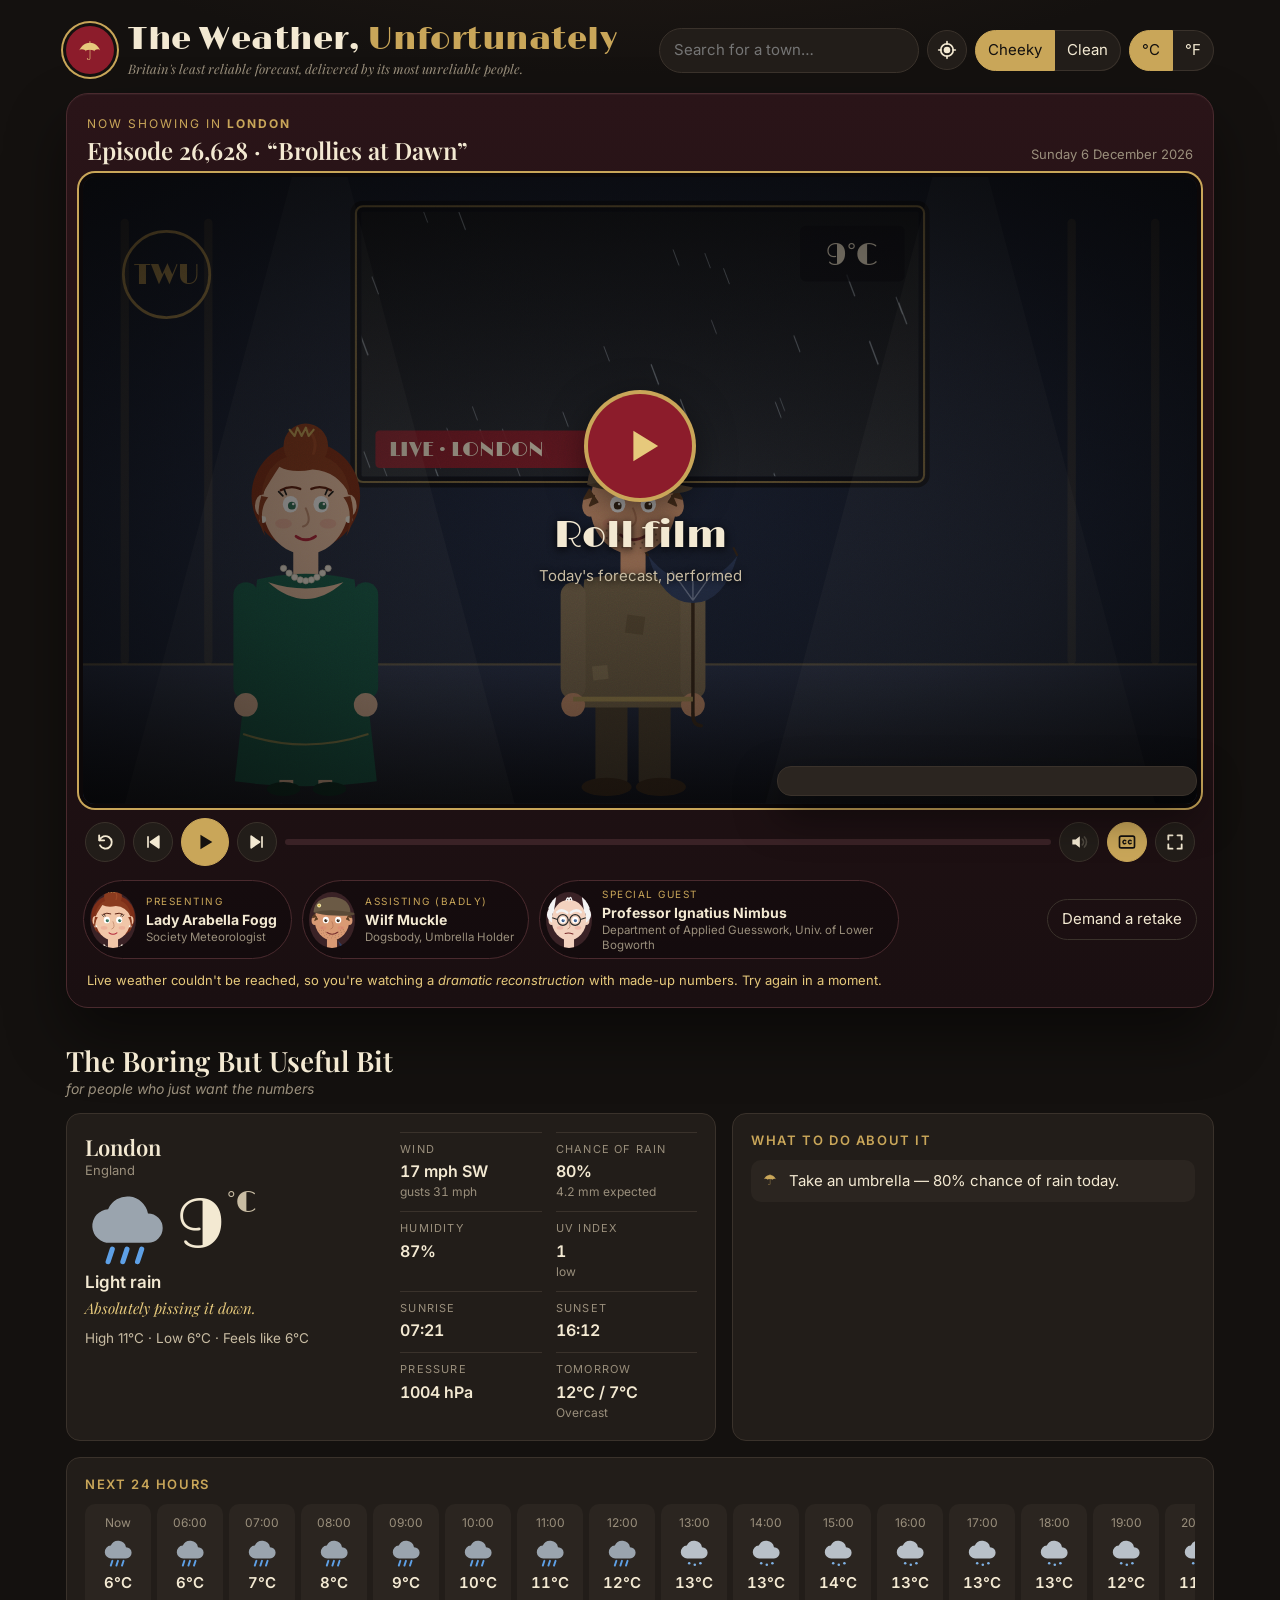
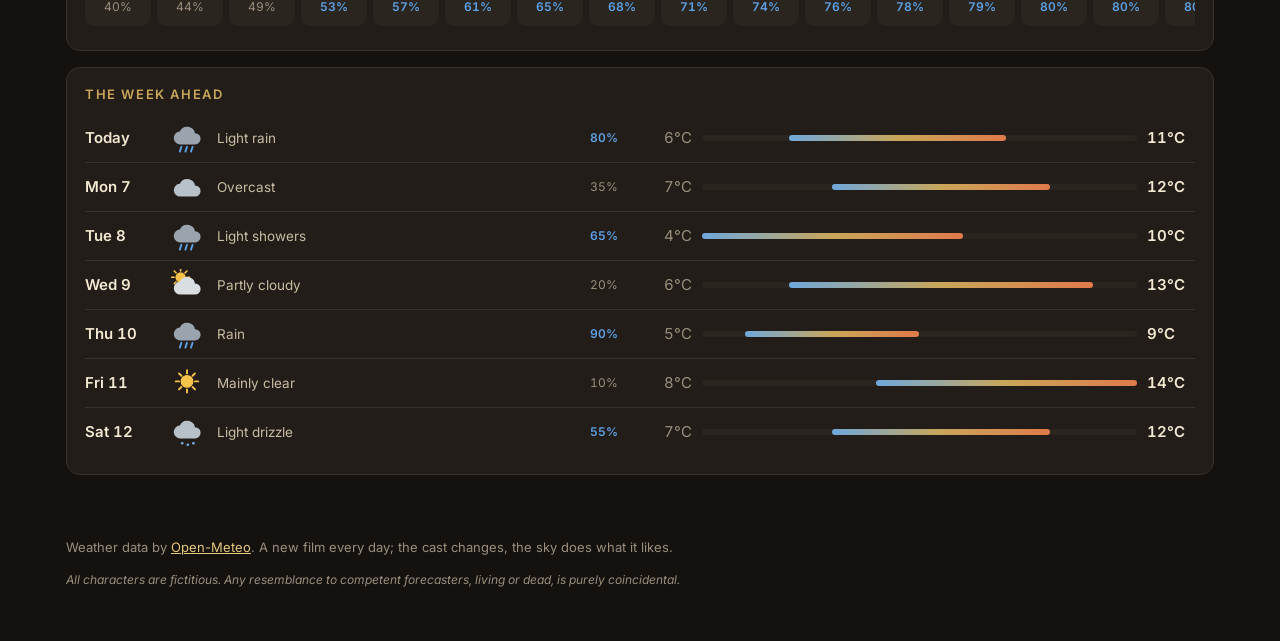
==== commit e9d146ea: "Add cheeky (after-the-watershed) script pack, on by default Ruder insults, innuendo and mild swearin" ====
--- a/weather/index.html
+++ b/weather/index.html
@@ -30,6 +30,9 @@
     <button id="locateBtn" class="btn icon" title="Use my location" aria-label="Use my location">
       <svg viewBox="0 0 24 24" width="20" height="20"><circle cx="12" cy="12" r="4" fill="currentColor"/><path d="M12 2v3M12 19v3M2 12h3M19 12h3" stroke="currentColor" stroke-width="2" stroke-linecap="round"/><circle cx="12" cy="12" r="7.5" fill="none" stroke="currentColor" stroke-width="2"/></svg>
     </button>
+    <div class="units" role="group" aria-label="Tone">
+      <button class="btn seg" data-tone="rude" title="After the watershed: mild swearing and innuendo">Cheeky</button><button class="btn seg" data-tone="clean" title="Family-friendly">Clean</button>
+    </div>
     <div class="units" role="group" aria-label="Temperature units">
       <button class="btn seg" data-unit="C">°C</button><button class="btn seg" data-unit="F">°F</button>
     </div>
@@ -131,6 +134,7 @@
 
 <script src="characters.js"></script>
 <script src="scripts.js"></script>
+<script src="scripts-rude.js"></script>
 <script src="stage.js"></script>
 <script src="voices.js"></script>
 <script src="app.js"></script>
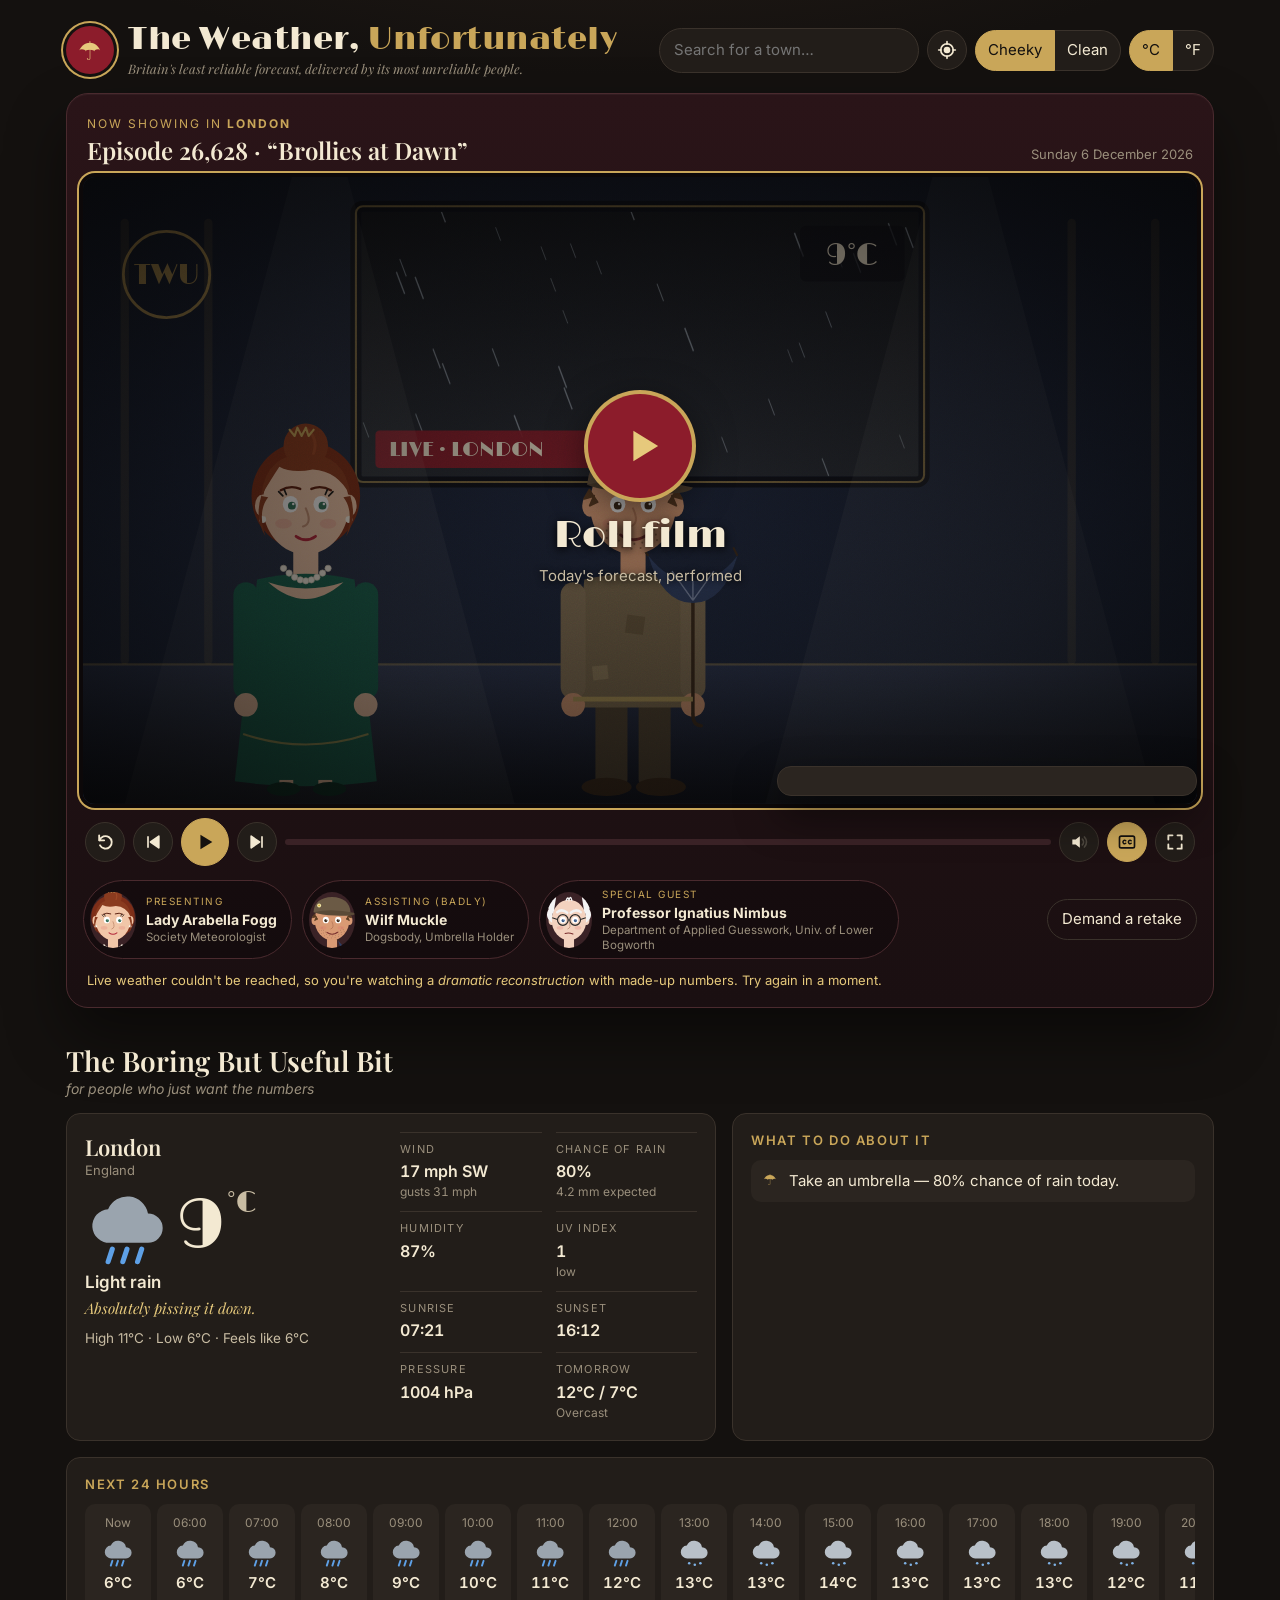
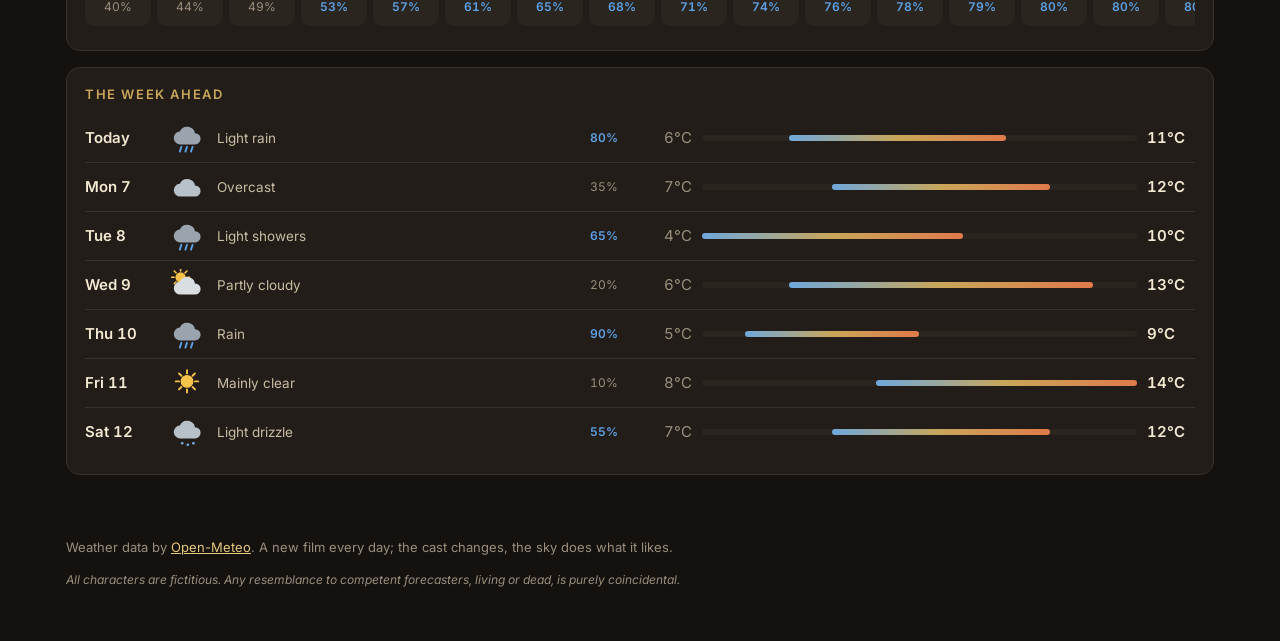
==== commit 56d2502e: "Daily morning forecast Reels for London and Stow-on-the-Wold - ?reel&daily: a morning cut with today" ====
--- a/weather/index.html
+++ b/weather/index.html
@@ -135,6 +135,7 @@
 <script src="characters.js"></script>
 <script src="scripts.js"></script>
 <script src="scripts-rude.js"></script>
+<script src="scripts-local.js"></script>
 <script src="stage.js"></script>
 <script src="voices.js"></script>
 <script src="app.js"></script>
